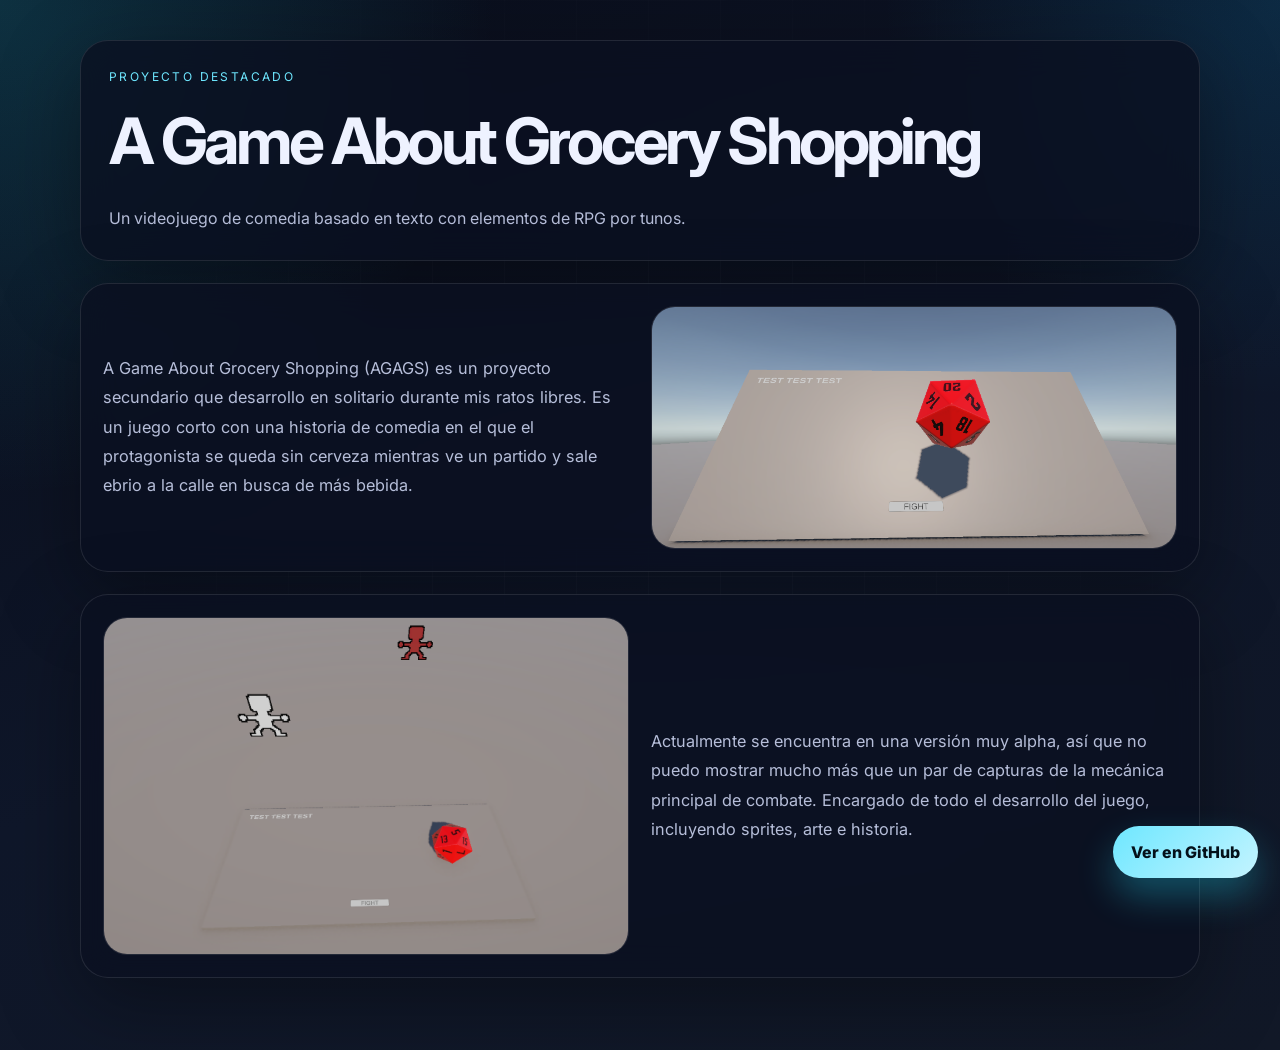
==== proyectos/agags/index.html @ 04a115a5 "Actual website files" ====
<!DOCTYPE html>
<html lang="es">
  <head>
    <meta charset="UTF-8" />
    <meta name="viewport" content="width=device-width, initial-scale=1.0" />
    <title>A Game About Grocery Shopping | Javier Villacorta García</title>
    <meta
      name="description"
      content="Proyecto A Game About Grocery Shopping del portfolio de Javier Villacorta García."
    />
    <link rel="preconnect" href="https://fonts.googleapis.com" />
    <link rel="preconnect" href="https://fonts.gstatic.com" crossorigin />
    <link
      href="https://fonts.googleapis.com/css2?family=Inter:wght@400;500;600;700;800&display=swap"
      rel="stylesheet"
    />
    <link rel="stylesheet" href="../../public/styles.css" />
  </head>
  <body>
    <a class="floating-github" href="https://github.com/getajobgoatboy" target="_blank" rel="noreferrer">Ver en GitHub</a>

    <div class="page-shell">
      <main class="page project-page">
        <section class="project-hero">
          <p class="eyebrow">Proyecto destacado</p>
          <h1>A Game About Grocery Shopping</h1>
          <p class="summary">Un videojuego de comedia basado en texto con elementos de RPG por tunos.</p>
        </section>

        <section class="project-split">
          <div class="project-split-copy">
            <p>
              A Game About Grocery Shopping (AGAGS) es un proyecto secundario que desarrollo en solitario durante mis ratos libres. Es un juego corto con una historia de comedia en el que el protagonista se queda sin cerveza mientras ve un partido y sale ebrio a la calle en busca de más bebida.
            </p>
          </div>
          <div class="project-split-image">
            <img src="../../public/images/agags-1.png" alt="Escena previa al combate de AGAGS" />
          </div>
        </section>

        <section class="project-split reverse">
          <div class="project-split-copy">
            <p>
              Actualmente se encuentra en una versión muy alpha, así que no puedo mostrar mucho más que un par de capturas de la mecánica principal de combate. Encargado de todo el desarrollo del juego, incluyendo sprites, arte e historia.
            </p>
          </div>
          <div class="project-split-image">
            <img src="../../public/images/agags-2.png" alt="Escena de combate de AGAGS" />
          </div>
        </section>
      </main>
    </div>
  </body>
</html>
---- public/styles.css ----
:root {
  color-scheme: dark;
  --bg: #0b1020;
  --bg-soft: rgba(255, 255, 255, 0.05);
  --surface: rgba(11, 16, 32, 0.78);
  --surface-border: rgba(255, 255, 255, 0.1);
  --text: #eef2ff;
  --muted: #b6bed9;
  --accent: #6ee7ff;
  --accent-strong: #22d3ee;
  --accent-ink: #04111a;
  --shadow: 0 24px 80px rgba(0, 0, 0, 0.35);
}

* {
  box-sizing: border-box;
}

html {
  scroll-behavior: smooth;
}

body {
  margin: 0;
  min-height: 100vh;
  font-family: 'Inter', sans-serif;
  background:
    radial-gradient(circle at top left, rgba(34, 211, 238, 0.18), transparent 30%),
    radial-gradient(circle at top right, rgba(14, 165, 233, 0.16), transparent 24%),
    linear-gradient(160deg, #090d1a 0%, #0f172a 55%, #111827 100%);
  color: var(--text);
}

body::before {
  content: '';
  position: fixed;
  inset: 0;
  pointer-events: none;
  background-image: linear-gradient(rgba(255, 255, 255, 0.03) 1px, transparent 1px),
    linear-gradient(90deg, rgba(255, 255, 255, 0.03) 1px, transparent 1px);
  background-size: 72px 72px;
  mask-image: radial-gradient(circle at center, black, transparent 85%);
}

.page-shell {
  position: relative;
  width: min(1120px, calc(100% - 32px));
  margin: 0 auto;
  padding: 40px 0 72px;
}

.page {
  display: grid;
  gap: 32px;
}

.hero,
.project-card,
.hero-card {
  backdrop-filter: blur(18px);
  background: var(--surface);
  border: 1px solid var(--surface-border);
  box-shadow: var(--shadow);
}

.hero {
  display: grid;
  grid-template-columns: 1.4fr 0.9fr;
  gap: 24px;
  padding: 28px;
  border-radius: 28px;
}

.eyebrow {
  margin: 0 0 12px;
  text-transform: uppercase;
  letter-spacing: 0.2em;
  font-size: 0.75rem;
  color: var(--accent);
}

h1,
h2,
h3,
p {
  margin: 0;
}

.hero h1 {
  font-size: clamp(2.8rem, 6vw, 5.5rem);
  line-height: 0.95;
  letter-spacing: -0.06em;
}

.title {
  margin-top: 14px;
  font-size: 1.1rem;
  color: var(--accent);
  font-weight: 600;
}

.summary {
  margin-top: 18px;
  max-width: 62ch;
  color: var(--muted);
  font-size: 1rem;
  line-height: 1.7;
}

.contact-row {
  display: flex;
  flex-wrap: wrap;
  gap: 12px;
  margin-top: 24px;
}

.button {
  display: inline-flex;
  align-items: center;
  justify-content: center;
  min-height: 48px;
  padding: 0 18px;
  border-radius: 999px;
  text-decoration: none;
  font-weight: 700;
  transition: transform 160ms ease, box-shadow 160ms ease, background-color 160ms ease;
}

.button:hover {
  transform: translateY(-1px);
}

.button.primary {
  color: var(--accent-ink);
  background: linear-gradient(135deg, var(--accent), #c4f4ff);
  box-shadow: 0 14px 30px rgba(34, 211, 238, 0.28);
}

.button.secondary {
  color: var(--text);
  border: 1px solid rgba(255, 255, 255, 0.16);
  background: rgba(255, 255, 255, 0.04);
}

.hero-card {
  align-self: stretch;
  border-radius: 24px;
  padding: 22px;
}

.card-label {
  display: inline-flex;
  margin-bottom: 14px;
  padding: 6px 10px;
  border-radius: 999px;
  background: rgba(110, 231, 255, 0.12);
  color: var(--accent);
  font-size: 0.75rem;
  font-weight: 700;
  letter-spacing: 0.12em;
  text-transform: uppercase;
}

.hero-card h2,
.section-heading h2 {
  font-size: clamp(1.5rem, 2.6vw, 2.25rem);
  letter-spacing: -0.04em;
}

.facts {
  list-style: none;
  padding: 0;
  margin: 18px 0 0;
  display: grid;
  gap: 14px;
  color: var(--muted);
  line-height: 1.6;
  word-break: break-word;
}

.projects-section {
  display: grid;
  gap: 18px;
}

.section-heading {
  display: flex;
  justify-content: space-between;
  align-items: end;
  gap: 12px;
}

.projects-grid {
  display: grid;
  grid-template-columns: repeat(3, minmax(0, 1fr));
  gap: 18px;
}

.project-card {
  border-radius: 24px;
  padding: 22px;
  min-height: 230px;
  display: flex;
  flex-direction: column;
  gap: 16px;
}

.project-top {
  display: flex;
  justify-content: space-between;
  gap: 12px;
  align-items: start;
}

.project-top a {
  color: var(--accent);
  text-decoration: none;
  font-weight: 700;
}

.project-card p {
  color: var(--muted);
  line-height: 1.7;
}

.tags {
  display: flex;
  flex-wrap: wrap;
  gap: 10px;
  margin-top: auto;
}

.tags span {
  padding: 7px 10px;
  border-radius: 999px;
  background: rgba(255, 255, 255, 0.06);
  border: 1px solid rgba(255, 255, 255, 0.08);
  color: var(--text);
  font-size: 0.83rem;
}

.project-page {
  gap: 22px;
}

.project-hero {
  display: grid;
  gap: 14px;
  padding: 28px;
  border-radius: 28px;
  backdrop-filter: blur(18px);
  background: var(--surface);
  border: 1px solid var(--surface-border);
  box-shadow: var(--shadow);
}

.project-hero h1 {
  font-size: clamp(2.6rem, 5vw, 4.8rem);
  line-height: 0.98;
  letter-spacing: -0.06em;
}

.project-split {
  display: grid;
  grid-template-columns: 1fr 1fr;
  align-items: center;
  gap: 22px;
  padding: 22px;
  border-radius: 28px;
  backdrop-filter: blur(18px);
  background: var(--surface);
  border: 1px solid var(--surface-border);
  box-shadow: var(--shadow);
}

.project-split.reverse .project-split-copy {
  order: 2;
}

.project-split.reverse .project-split-image {
  order: 1;
}

.project-split-copy p {
  color: var(--muted);
  line-height: 1.8;
  font-size: 1.02rem;
}

.project-split-image img {
  display: block;
  width: 100%;
  height: auto;
  border-radius: 24px;
  border: 1px solid rgba(255, 255, 255, 0.1);
}

.floating-github {
  position: fixed;
  right: 22px;
  bottom: 22px;
  z-index: 20;
  display: inline-flex;
  align-items: center;
  justify-content: center;
  min-height: 52px;
  padding: 0 18px;
  border-radius: 999px;
  text-decoration: none;
  font-weight: 800;
  color: var(--accent-ink);
  background: linear-gradient(135deg, var(--accent), #c4f4ff);
  box-shadow: 0 18px 36px rgba(34, 211, 238, 0.32);
}

@media (max-width: 920px) {
  .hero,
  .projects-grid,
  .project-split {
    grid-template-columns: 1fr;
  }

  .section-heading {
    align-items: start;
    flex-direction: column;
  }
}

@media (max-width: 640px) {
  .page-shell {
    width: min(100% - 20px, 1120px);
    padding: 18px 0 48px;
  }

  .hero,
  .project-card,
  .hero-card,
  .project-hero,
  .project-split {
    border-radius: 20px;
  }

  .hero {
    padding: 20px;
  }

  .project-card,
  .hero-card,
  .project-hero,
  .project-split {
    padding: 18px;
  }

  .hero h1 {
    font-size: clamp(2.3rem, 14vw, 3.6rem);
  }

  .floating-github {
    right: 14px;
    bottom: 14px;
  }
}
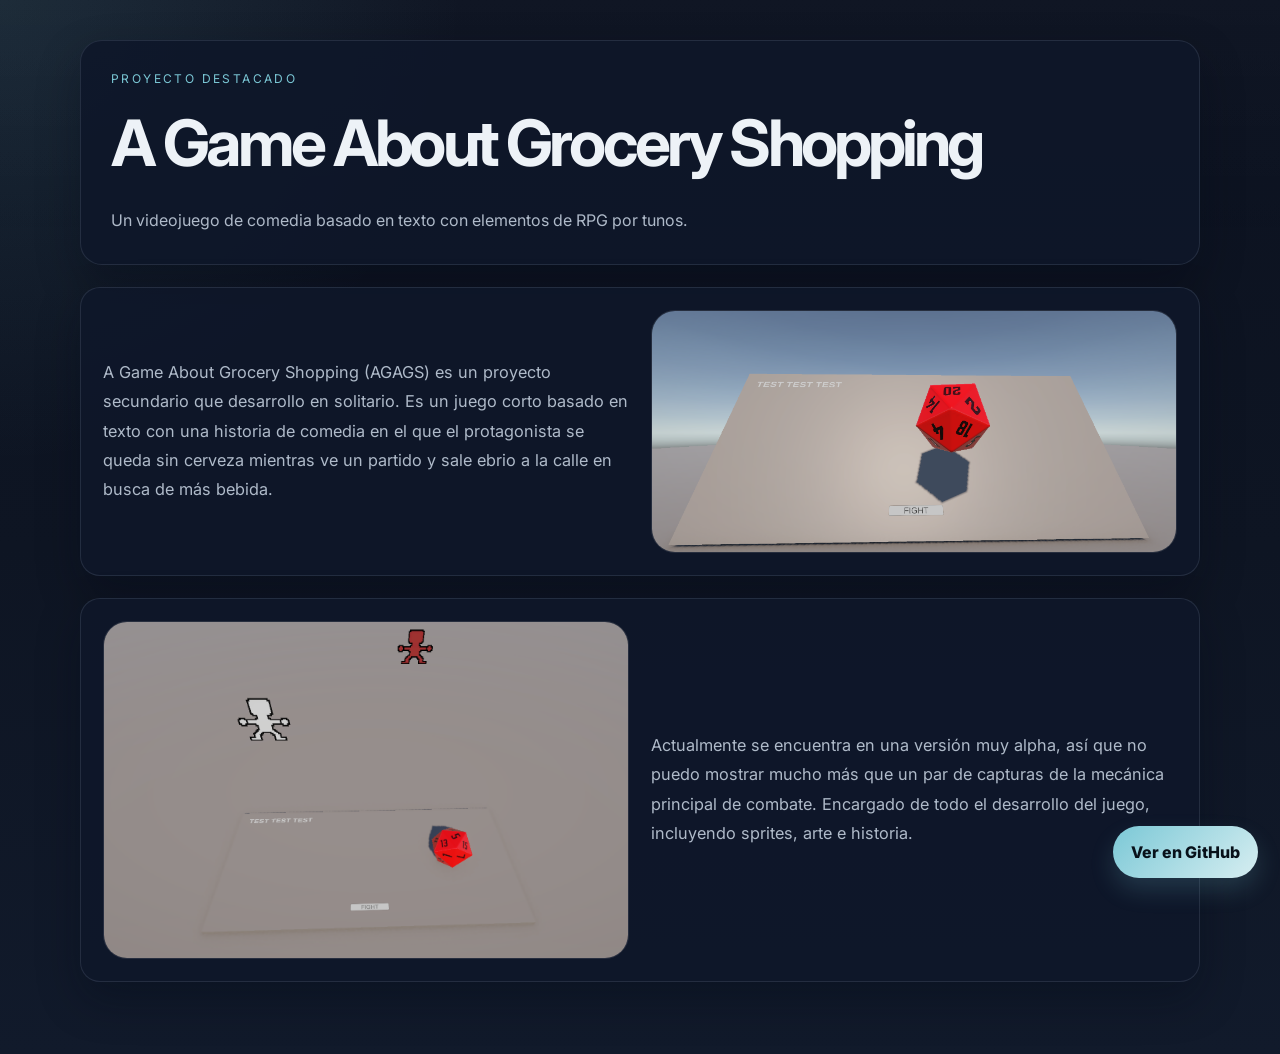
==== commit fe8728a2: "v1.2" ====
--- a/proyectos/agags/index.html
+++ b/proyectos/agags/index.html
@@ -11,7 +11,7 @@
     <link rel="preconnect" href="https://fonts.googleapis.com" />
     <link rel="preconnect" href="https://fonts.gstatic.com" crossorigin />
     <link
-      href="https://fonts.googleapis.com/css2?family=Inter:wght@400;500;600;700;800&display=swap"
+      href="https://fonts.googleapis.com/css2?family=Inter:wght@400;500;600;700;800&family=Fraunces:opsz,wght@9..144,600;9..144,700&display=swap"
       rel="stylesheet"
     />
     <link rel="stylesheet" href="../../public/styles.css" />
@@ -30,7 +30,7 @@
         <section class="project-split">
           <div class="project-split-copy">
             <p>
-              A Game About Grocery Shopping (AGAGS) es un proyecto secundario que desarrollo en solitario durante mis ratos libres. Es un juego corto con una historia de comedia en el que el protagonista se queda sin cerveza mientras ve un partido y sale ebrio a la calle en busca de más bebida.
+              A Game About Grocery Shopping (AGAGS) es un proyecto secundario que desarrollo en solitario. Es un juego corto basado en texto con una historia de comedia en el que el protagonista se queda sin cerveza mientras ve un partido y sale ebrio a la calle en busca de más bebida.
             </p>
           </div>
           <div class="project-split-image">
--- a/public/styles.css
+++ b/public/styles.css
@@ -1,15 +1,15 @@
 :root {
   color-scheme: dark;
-  --bg: #0b1020;
-  --bg-soft: rgba(255, 255, 255, 0.05);
-  --surface: rgba(11, 16, 32, 0.78);
-  --surface-border: rgba(255, 255, 255, 0.1);
-  --text: #eef2ff;
-  --muted: #b6bed9;
-  --accent: #6ee7ff;
-  --accent-strong: #22d3ee;
-  --accent-ink: #04111a;
-  --shadow: 0 24px 80px rgba(0, 0, 0, 0.35);
+  --bg: #0e1523;
+  --bg-soft: rgba(255, 255, 255, 0.04);
+  --surface: rgba(15, 23, 42, 0.92);
+  --surface-border: rgba(148, 163, 184, 0.16);
+  --text: #edf2f7;
+  --muted: #afbac9;
+  --accent: #7bc8d6;
+  --accent-strong: #9edfe9;
+  --accent-ink: #08111a;
+  --shadow: 0 18px 44px rgba(2, 8, 23, 0.32);
 }
 
 * {
@@ -25,9 +25,8 @@
   min-height: 100vh;
   font-family: 'Inter', sans-serif;
   background:
-    radial-gradient(circle at top left, rgba(34, 211, 238, 0.18), transparent 30%),
-    radial-gradient(circle at top right, rgba(14, 165, 233, 0.16), transparent 24%),
-    linear-gradient(160deg, #090d1a 0%, #0f172a 55%, #111827 100%);
+    radial-gradient(circle at top left, rgba(123, 200, 214, 0.12), transparent 28%),
+    linear-gradient(180deg, #0c1220 0%, #0e1523 52%, #111a2b 100%);
   color: var(--text);
 }
 
@@ -36,10 +35,7 @@
   position: fixed;
   inset: 0;
   pointer-events: none;
-  background-image: linear-gradient(rgba(255, 255, 255, 0.03) 1px, transparent 1px),
-    linear-gradient(90deg, rgba(255, 255, 255, 0.03) 1px, transparent 1px);
-  background-size: 72px 72px;
-  mask-image: radial-gradient(circle at center, black, transparent 85%);
+  background: linear-gradient(to bottom, rgba(255, 255, 255, 0.02), transparent 28%);
 }
 
 .page-shell {
@@ -57,7 +53,6 @@
 .hero,
 .project-card,
 .hero-card {
-  backdrop-filter: blur(18px);
   background: var(--surface);
   border: 1px solid var(--surface-border);
   box-shadow: var(--shadow);
@@ -65,10 +60,10 @@
 
 .hero {
   display: grid;
-  grid-template-columns: 1.4fr 0.9fr;
+  grid-template-columns: minmax(0, 1fr);
   gap: 24px;
-  padding: 28px;
-  border-radius: 28px;
+  padding: 30px;
+  border-radius: 22px;
 }
 
 .eyebrow {
@@ -90,6 +85,7 @@
   font-size: clamp(2.8rem, 6vw, 5.5rem);
   line-height: 0.95;
   letter-spacing: -0.06em;
+  font-family: 'Georgia', 'Times New Roman', serif;
 }
 
 .title {
@@ -132,20 +128,20 @@
 
 .button.primary {
   color: var(--accent-ink);
-  background: linear-gradient(135deg, var(--accent), #c4f4ff);
-  box-shadow: 0 14px 30px rgba(34, 211, 238, 0.28);
+  background: linear-gradient(135deg, var(--accent), #c9edf2);
+  box-shadow: 0 10px 22px rgba(123, 200, 214, 0.2);
 }
 
 .button.secondary {
   color: var(--text);
-  border: 1px solid rgba(255, 255, 255, 0.16);
-  background: rgba(255, 255, 255, 0.04);
+  border: 1px solid rgba(255, 255, 255, 0.12);
+  background: rgba(255, 255, 255, 0.03);
 }
 
 .hero-card {
   align-self: stretch;
-  border-radius: 24px;
-  padding: 22px;
+  border-radius: 18px;
+  padding: 20px;
 }
 
 .card-label {
@@ -153,7 +149,7 @@
   margin-bottom: 14px;
   padding: 6px 10px;
   border-radius: 999px;
-  background: rgba(110, 231, 255, 0.12);
+  background: rgba(123, 200, 214, 0.14);
   color: var(--accent);
   font-size: 0.75rem;
   font-weight: 700;
@@ -197,8 +193,8 @@
 }
 
 .project-card {
-  border-radius: 24px;
-  padding: 22px;
+  border-radius: 18px;
+  padding: 20px;
   min-height: 230px;
   display: flex;
   flex-direction: column;
@@ -246,9 +242,8 @@
 .project-hero {
   display: grid;
   gap: 14px;
-  padding: 28px;
-  border-radius: 28px;
-  backdrop-filter: blur(18px);
+  padding: 30px;
+  border-radius: 22px;
   background: var(--surface);
   border: 1px solid var(--surface-border);
   box-shadow: var(--shadow);
@@ -266,8 +261,7 @@
   align-items: center;
   gap: 22px;
   padding: 22px;
-  border-radius: 28px;
-  backdrop-filter: blur(18px);
+  border-radius: 20px;
   background: var(--surface);
   border: 1px solid var(--surface-border);
   box-shadow: var(--shadow);
@@ -309,8 +303,8 @@
   text-decoration: none;
   font-weight: 800;
   color: var(--accent-ink);
-  background: linear-gradient(135deg, var(--accent), #c4f4ff);
-  box-shadow: 0 18px 36px rgba(34, 211, 238, 0.32);
+  background: linear-gradient(135deg, var(--accent), #d7eef1);
+  box-shadow: 0 12px 24px rgba(123, 200, 214, 0.18);
 }
 
 @media (max-width: 920px) {
@@ -337,7 +331,7 @@
   .hero-card,
   .project-hero,
   .project-split {
-    border-radius: 20px;
+    border-radius: 16px;
   }
 
   .hero {
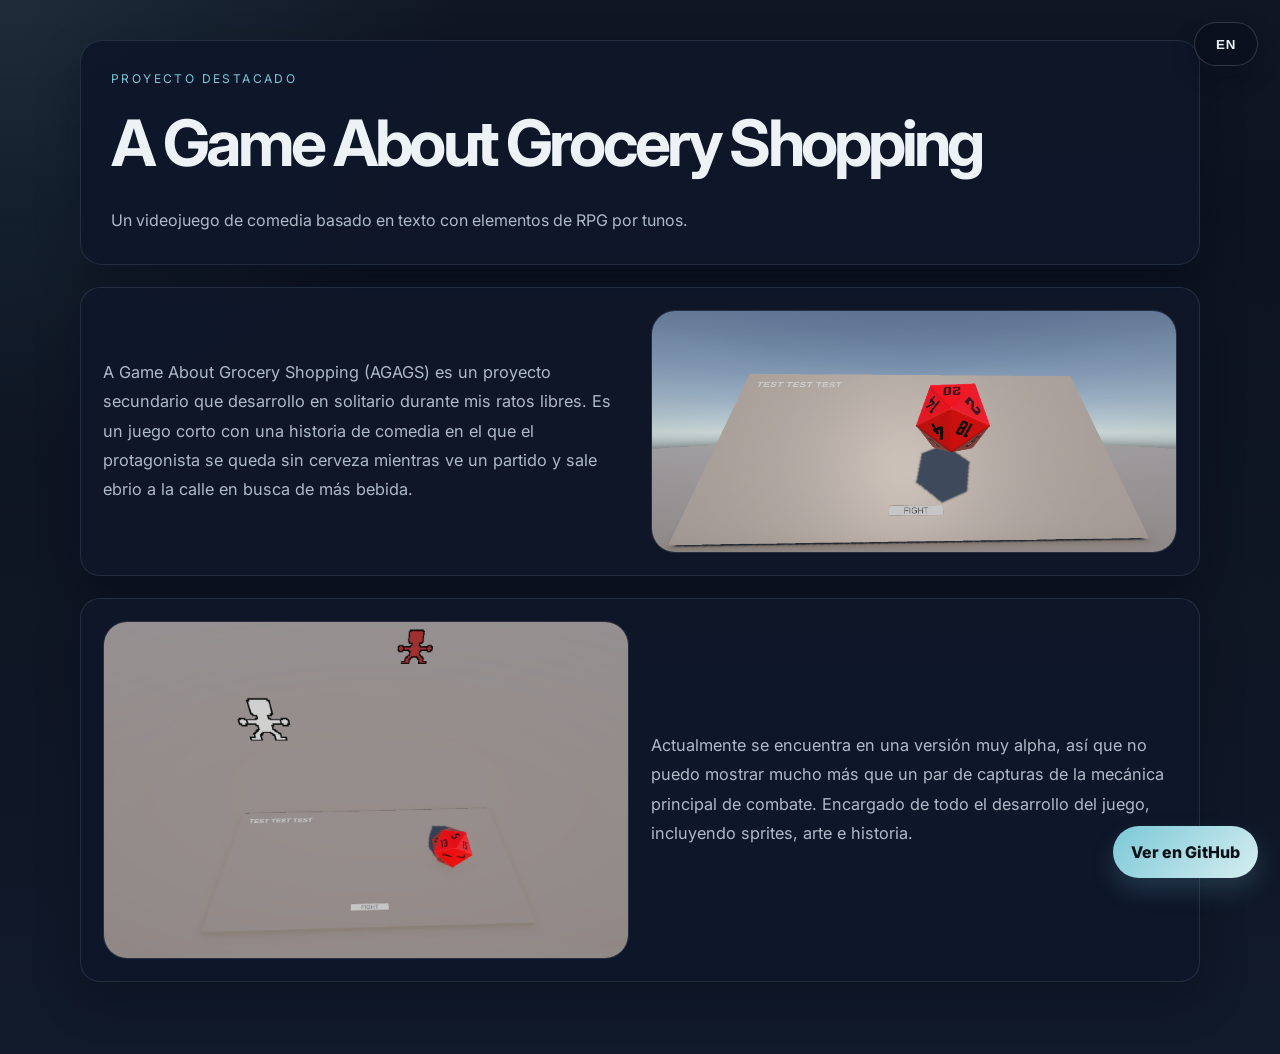
==== commit 39684fef: "added english version" ====
--- a/proyectos/agags/index.html
+++ b/proyectos/agags/index.html
@@ -17,20 +17,21 @@
     <link rel="stylesheet" href="../../public/styles.css" />
   </head>
   <body>
+    <button class="floating-language" id="language-toggle" type="button" aria-label="Switch to English">EN</button>
     <a class="floating-github" href="https://github.com/getajobgoatboy" target="_blank" rel="noreferrer">Ver en GitHub</a>
 
     <div class="page-shell">
       <main class="page project-page">
         <section class="project-hero">
-          <p class="eyebrow">Proyecto destacado</p>
+          <p class="eyebrow" id="i18n-project-eyebrow">Proyecto destacado</p>
           <h1>A Game About Grocery Shopping</h1>
-          <p class="summary">Un videojuego de comedia basado en texto con elementos de RPG por tunos.</p>
+          <p class="summary" id="i18n-project-summary">Un videojuego de comedia basado en texto con elementos de RPG por tunos.</p>
         </section>
 
         <section class="project-split">
           <div class="project-split-copy">
-            <p>
-              A Game About Grocery Shopping (AGAGS) es un proyecto secundario que desarrollo en solitario. Es un juego corto basado en texto con una historia de comedia en el que el protagonista se queda sin cerveza mientras ve un partido y sale ebrio a la calle en busca de más bebida.
+            <p id="i18n-project-text-1">
+              A Game About Grocery Shopping (AGAGS) es un proyecto secundario que desarrollo en solitario durante mis ratos libres. Es un juego corto con una historia de comedia en el que el protagonista se queda sin cerveza mientras ve un partido y sale ebrio a la calle en busca de más bebida.
             </p>
           </div>
           <div class="project-split-image">
@@ -40,7 +41,7 @@
 
         <section class="project-split reverse">
           <div class="project-split-copy">
-            <p>
+            <p id="i18n-project-text-2">
               Actualmente se encuentra en una versión muy alpha, así que no puedo mostrar mucho más que un par de capturas de la mecánica principal de combate. Encargado de todo el desarrollo del juego, incluyendo sprites, arte e historia.
             </p>
           </div>
@@ -50,5 +51,75 @@
         </section>
       </main>
     </div>
+
+    <script>
+      (function () {
+        const LANGUAGE_KEY = 'portfolio-language';
+        const toggle = document.getElementById('language-toggle');
+        const githubButton = document.querySelector('.floating-github');
+        const metaDescription = document.querySelector('meta[name="description"]');
+        const esSnapshot = {
+          github: githubButton.textContent,
+          projectEyebrow: document.getElementById('i18n-project-eyebrow').textContent,
+          projectSummary: document.getElementById('i18n-project-summary').textContent,
+          projectText1: document.getElementById('i18n-project-text-1').textContent.trim(),
+          projectText2: document.getElementById('i18n-project-text-2').textContent.trim(),
+          metaDescription: metaDescription ? metaDescription.getAttribute('content') : ''
+        };
+        let currentLanguage = 'es';
+
+        const translations = {
+          es: esSnapshot,
+          en: {
+            github: 'View on GitHub',
+            projectEyebrow: 'Featured project',
+            projectSummary:
+              'A text-based comedy videogame with turn-based RPG elements.',
+            projectText1:
+              'A Game About Grocery Shopping (AGAGS) is a side project I am developing on my own during my free time. It is a short comedy story where the protagonist runs out of beer while watching a match and goes out drunk to find more.',
+            projectText2:
+              'It is currently in a very early alpha version, so I can only show a couple of screenshots of the main combat mechanic. I am responsible for the whole game development, including sprites, art, and story.',
+            metaDescription:
+              'A Game About Grocery Shopping project from Javier Villacorta Garcia portfolio.'
+          }
+        };
+
+        function setLanguage(language) {
+          const copy = translations[language];
+          document.documentElement.lang = language;
+          githubButton.textContent = copy.github;
+          document.getElementById('i18n-project-eyebrow').textContent = copy.projectEyebrow;
+          document.getElementById('i18n-project-summary').textContent = copy.projectSummary;
+          document.getElementById('i18n-project-text-1').textContent = copy.projectText1;
+          document.getElementById('i18n-project-text-2').textContent = copy.projectText2;
+          if (metaDescription) {
+            metaDescription.setAttribute('content', copy.metaDescription);
+          }
+
+          toggle.textContent = language === 'en' ? 'ES' : 'EN';
+          toggle.setAttribute('aria-label', language === 'en' ? 'Cambiar a español' : 'Switch to English');
+          currentLanguage = language;
+
+          try {
+            localStorage.setItem(LANGUAGE_KEY, language);
+          } catch (error) {
+            // Ignore storage issues.
+          }
+        }
+
+        toggle.addEventListener('click', function () {
+          setLanguage(currentLanguage === 'es' ? 'en' : 'es');
+        });
+
+        try {
+          const savedLanguage = localStorage.getItem(LANGUAGE_KEY);
+          if (savedLanguage === 'en') {
+            setLanguage('en');
+          }
+        } catch (error) {
+          // Ignore storage issues.
+        }
+      })();
+    </script>
   </body>
 </html>
--- a/public/styles.css
+++ b/public/styles.css
@@ -307,6 +307,31 @@
   box-shadow: 0 12px 24px rgba(123, 200, 214, 0.18);
 }
 
+.floating-language {
+  position: fixed;
+  top: 22px;
+  right: 22px;
+  z-index: 24;
+  display: inline-flex;
+  align-items: center;
+  justify-content: center;
+  min-height: 44px;
+  min-width: 64px;
+  padding: 0 14px;
+  border-radius: 999px;
+  border: 1px solid rgba(255, 255, 255, 0.16);
+  background: rgba(10, 16, 30, 0.86);
+  color: var(--text);
+  font-weight: 700;
+  letter-spacing: 0.06em;
+  cursor: pointer;
+  box-shadow: 0 10px 22px rgba(2, 8, 23, 0.26);
+}
+
+.floating-language:hover {
+  background: rgba(18, 28, 46, 0.95);
+}
+
 @media (max-width: 920px) {
   .hero,
   .projects-grid,
@@ -353,4 +378,9 @@
     right: 14px;
     bottom: 14px;
   }
-}+
+  .floating-language {
+    top: 14px;
+    right: 14px;
+  }
+} 
